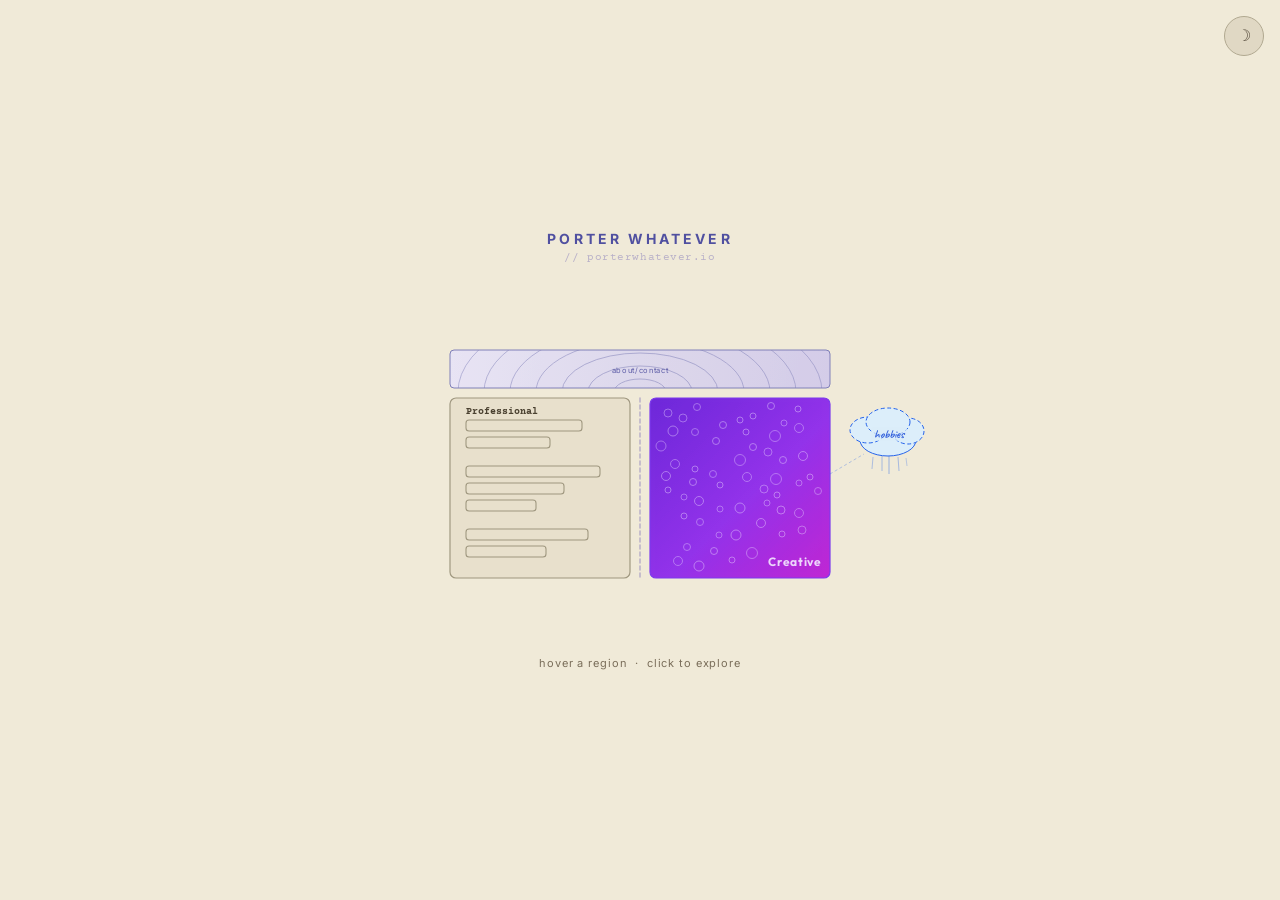
==== index.html @ bc361810 "Code audit" ====
<!DOCTYPE html>
<html lang="en">
<head>
  <meta charset="UTF-8">
  <meta name="viewport" content="width=device-width, initial-scale=1.0">
  <title>porterwhatever.io</title>
  <meta name="description" content="Engineer. Actor. Human.">
  <!-- Prevent flash of wrong theme before CSS loads -->
  <script>(function(){var t=localStorage.getItem('pw-theme'),d=t==='theme-light'||t==='theme-dark'?t:window.matchMedia('(prefers-color-scheme: light)').matches?'theme-light':'theme-dark';document.documentElement.classList.remove('theme-light','theme-dark');document.documentElement.classList.add(d);})();</script>
  <link rel="preconnect" href="https://fonts.googleapis.com">
  <link rel="preconnect" href="https://fonts.gstatic.com" crossorigin>
  <!--
    Font load order matches token variable names in tokens.css:
      Courier Prime  → --font-left, --font-left (body)
      Playfair Display → --font-left-heading
      Outfit         → --font-right
      Caveat         → --font-cloud
      Quicksand      → --font-cloud-body
      Inter          → --font-pfc, --font-splash-name
  -->
  <link href="https://fonts.googleapis.com/css2?family=Courier+Prime:ital,wght@0,400;0,700;1,400&family=Outfit:wght@400;500;700&family=Playfair+Display:wght@600;700&family=Caveat:wght@600&family=Quicksand:wght@400;600&family=Inter:wght@400;500;700&display=swap" rel="stylesheet">
  <link rel="stylesheet" href="css/tokens.css">
  <link rel="stylesheet" href="css/splash.css">
  <link rel="icon" href="favicon.svg" type="image/svg+xml">
  <link rel="icon" href="favicon.ico" sizes="any">
  <link rel="apple-touch-icon" href="apple-touch-icon.png">
</head>
<body>

  <button class="theme-toggle" id="themeToggle" aria-label="Toggle light/dark mode">
    <span class="toggle-icon"></span>
  </button>

  <main class="splash">
    <header class="splash-header">
      <p class="splash-name">Porter Whatever</p>
      <p class="splash-url">// porterwhatever.io</p>
    </header>

    <div class="brain-container" id="brainContainer">

      <!-- ── Hover menus ── -->
      <nav class="brain-menu menu-left" id="menuLeft" aria-label="Left brain navigation">
        <h2><a href="left.html">Left Brain</a></h2>
        <ul>
          <li><a href="left.html#bio">About</a></li>
          <li><a href="left.html#resume">Résumé</a></li>
          <li><a href="left.html#education">Education</a></li>
          <li><a href="left.html#awards">Awards</a></li>
          <li><a href="left.html#publications">Publications</a></li>
          <li><a href="left.html#services">Professional services</a></li>
        </ul>
      </nav>

      <nav class="brain-menu menu-right" id="menuRight" aria-label="Right brain navigation">
        <h2><a href="right.html">Right Brain</a></h2>
        <ul>
          <li><a href="right.html#bio">Bio</a></li>
          <li><a href="right.html#acting">Acting résumé</a></li>
          <li><a href="right.html#productions">Production history</a></li>
          <li><a href="right.html#projects">Creative projects</a></li>
        </ul>
      </nav>

      <nav class="brain-menu menu-cloud" id="menuCloud" aria-label="Dream cloud navigation">
        <h2><a href="dream.html">Dream Cloud</a></h2>
        <ul>
          <li><a href="dream.html#hobbies">Hobbies</a></li>
          <li><a href="dream.html#photos">Photos</a></li>
          <li><a href="dream.html#adventures">Adventures</a></li>
        </ul>
      </nav>

      <nav class="brain-menu menu-pfc" id="menuPfc" aria-label="Prefrontal cortex navigation">
        <h2><a href="pfc.html">Prefrontal Cortex</a></h2>
        <ul>
          <li><a href="pfc.html#about">About</a></li>
          <li><a href="pfc.html#contact">Contact</a></li>
        </ul>
      </nav>

      <!--
        SVG layout notes
        ──────────────────────
        viewBox: 600 wide x 310 tall
        Hemisphere split is at the horizontal center: x=300.

        Key x-coordinates:
          Left block:    x=110, width=180  (x=110 to x=290)
          Seam gap:      x=290 to x=310   (10px gap, seam drawn at x=300)
          Right block:   x=310, width=180  (x=310 to x=490)
          PFC bar:       x=110, width=380  (x=110 to x=490, flush with blocks)
          Arch center:   cx=300 (matches seam)
          Dream cloud:   cx=548 (58px clear of right block edge at x=490)
          Tether:        from right block right edge (490) at 42% down, up to cloud base

        Vertical:
          PFC bar:       y=44 to y=82  (38px tall)
          Gap:           y=82 to y=92  (10px breathing room)
          Blocks:        y=92 to y=272 (180px tall)
          Seam:          y=92 to y=272
      -->
      <svg
        id="brainSvg"
        class="brain-svg"
        viewBox="0 0 600 310"
        preserveAspectRatio="xMidYMid meet"
        xmlns="http://www.w3.org/2000/svg"
        role="img"
        aria-label="Interactive brain diagram - hover each region to navigate"
      >
        <title>Brain navigation diagram</title>
        <desc>Geometric brain split into zones: left brain (professional), right brain (theatre), dream cloud (hobbies), prefrontal cortex (about and contact).</desc>

        <defs>
          <clipPath id="clipLeft">
            <rect x="110" y="92" width="180" height="180" rx="6"/>
          </clipPath>
          <clipPath id="clipRight">
            <rect x="310" y="92" width="180" height="180" rx="6"/>
          </clipPath>
          <clipPath id="clipPfc">
            <rect x="110" y="44" width="380" height="38" rx="4"/>
          </clipPath>

          <!-- Right block gradient -->
          <linearGradient id="gradRight" x1="310" y1="92" x2="490" y2="272" gradientUnits="userSpaceOnUse">
            <stop offset="0%"   stop-color="var(--c-right-grad-a)"/>
            <stop offset="55%"  stop-color="var(--c-right-grad-b)"/>
            <stop offset="100%" stop-color="var(--c-right-grad-c)"/>
          </linearGradient>

          <!-- PFC bar gradient -->
          <linearGradient id="gradPfc" x1="110" y1="44" x2="490" y2="82" gradientUnits="userSpaceOnUse">
            <stop offset="0%"   stop-color="var(--c-pfc-grad-a)"/>
            <stop offset="50%"  stop-color="var(--c-pfc-grad-b)"/>
            <stop offset="100%" stop-color="var(--c-pfc-grad-c)"/>
          </linearGradient>
        </defs>

        <!-- ═══════════════════════════════════════════
             PFC BAR - full width x=20 to x=580
             Concentric elliptical arches:
               center cx=300 (seam), cy=86 (4px below bar bottom y=82)
               rx:ry = 2:1, step +26px rx / +13px ry
               clipped to PFC bar rect
        ═══════════════════════════════════════════ -->
        <a href="pfc.html" id="zonePfc" class="brain-zone zone-pfc"
           tabindex="0" role="link" aria-label="Prefrontal cortex - about and contact"
           onmouseenter="showMenu('menuPfc')" onmouseleave="hideMenu('menuPfc')"
           onfocus="showMenu('menuPfc')" onblur="hideMenu('menuPfc')">

          <rect x="110" y="44" width="380" height="38" rx="4"
                fill="url(#gradPfc)" stroke="var(--c-pfc-stroke)" stroke-width="1"/>

          <g clip-path="url(#clipPfc)" opacity="0.62">
            <!-- cx=300 (seam center), cy=86 (4px below bar bottom y=82) -->
            <!-- rx:ry = 2:1, step +26px rx / +13px ry                   -->
            <path d="M274,86 a26,13 0 0,1 52,0"    fill="none" stroke="var(--c-pfc-stroke)" stroke-width="0.85"/>
            <path d="M248,86 a52,26 0 0,1 104,0"   fill="none" stroke="var(--c-pfc-stroke)" stroke-width="0.85"/>
            <path d="M222,86 a78,39 0 0,1 156,0"   fill="none" stroke="var(--c-pfc-stroke)" stroke-width="0.85"/>
            <path d="M196,86 a104,52 0 0,1 208,0"  fill="none" stroke="var(--c-pfc-stroke)" stroke-width="0.82"/>
            <path d="M170,86 a130,65 0 0,1 260,0"  fill="none" stroke="var(--c-pfc-stroke)" stroke-width="0.82"/>
            <path d="M144,86 a156,78 0 0,1 312,0"  fill="none" stroke="var(--c-pfc-stroke)" stroke-width="0.80"/>
            <path d="M118,86 a182,91 0 0,1 364,0"  fill="none" stroke="var(--c-pfc-stroke)" stroke-width="0.78"/>
            <path d="M92,86  a208,104 0 0,1 416,0" fill="none" stroke="var(--c-pfc-stroke)" stroke-width="0.75"/>
          </g>

          <text x="300" y="67" font-size="7.5" fill="var(--c-pfc-text)"
                font-family="var(--font-pfc)" text-anchor="middle"
                letter-spacing="0.09em" opacity="0.9">about/contact</text>

          <rect x="110" y="44" width="380" height="38" rx="4" fill="transparent"/>
        </a>

        <!-- ═══════════════════════════════════════════
             SEAM - Runs through the 10px gap
             between blocks (x=290 to x=310), drawn at x=300.
        ═══════════════════════════════════════════ -->
        <line x1="300" y1="92" x2="300" y2="272"
              stroke="var(--c-seam-vis)" stroke-width="1.5"
              stroke-dasharray="4 3" stroke-linecap="round"/>

        <!-- ═══════════════════════════════════════════
          BRAINSTEM / CNS stub -- disabled for now.
          Positioned below blocks. Adjust cy of stem-bulb for desired length.
          Current values place it ~30px below block bottom (y=272).
        ═══════════════════════════════════════════ -->
        <!--
          <rect x="288" y="272" width="24" height="14" rx="3"
                fill="#13132a" stroke="#4a4a7a" stroke-width="0.75"/>
          <line x1="300" y1="286" x2="300" y2="300"
                stroke="#4a4a7a" stroke-width="1.2" stroke-linecap="round"/>
          <ellipse cx="300" cy="305" rx="10" ry="6"
                   fill="#13132a" stroke="#4a4a7a" stroke-width="0.75"/>
        -->

        <!-- ═══════════════════════════════════════════
             LEFT BLOCK
             Light warm background, grey outlined placeholder rects.
             ─────────────────────────────────────────
             OLD: dark bg + bold white filled bars
               block:  fill="#0d0d0a" stroke="#e8e8e8"
               bars:   fill="#e8e8e8" opacity="0.85" (no stroke)
             OLD: grey-yellow-notepad
               block:  fill="#181510" stroke="#6b6050"
               bars:   fill="#8a8070" (filled)
        ═══════════════════════════════════════════ -->
        <a href="left.html" id="zoneLeft" class="brain-zone zone-left-geo"
           tabindex="0" role="link" aria-label="Left brain - professional"
           onmouseenter="showMenu('menuLeft')" onmouseleave="hideMenu('menuLeft')"
           onfocus="showMenu('menuLeft')" onblur="hideMenu('menuLeft')">

          <rect x="110" y="92" width="180" height="180" rx="6"
                fill="var(--c-left-block-fill)" stroke="var(--c-left-block-stroke)" stroke-width="1.2"/>

          <g clip-path="url(#clipLeft)">
            <rect x="126" y="114" width="116" height="11" rx="3" fill="none" stroke="var(--c-left-block-stroke)" stroke-width="1.1"/>
            <rect x="126" y="131" width="84"  height="11" rx="3" fill="none" stroke="var(--c-left-block-stroke)" stroke-width="1.1"/>
            <rect x="126" y="160" width="134" height="11" rx="3" fill="none" stroke="var(--c-left-block-stroke)" stroke-width="1.1"/>
            <rect x="126" y="177" width="98"  height="11" rx="3" fill="none" stroke="var(--c-left-block-stroke)" stroke-width="1.1"/>
            <rect x="126" y="194" width="70"  height="11" rx="3" fill="none" stroke="var(--c-left-block-stroke)" stroke-width="1.1"/>
            <rect x="126" y="223" width="122" height="11" rx="3" fill="none" stroke="var(--c-left-block-stroke)" stroke-width="1.1"/>
            <rect x="126" y="240" width="80"  height="11" rx="3" fill="none" stroke="var(--c-left-block-stroke)" stroke-width="1.1"/>
          </g>

          <!-- x (110-290). Left@126, Center@200 -->
          <!-- y (92-272). Top@112, Center@176, Bottom@258 -->
          <text x="126" y="108" font-size="10" fill="#3a3020"
                font-family="var(--font-left)" font-weight="700"
                text-anchor="start" opacity="0.9">Professional</text>
        </a>

        <!-- ═══════════════════════════════════════════
             RIGHT BLOCK
        ═══════════════════════════════════════════ -->
        <a href="right.html" id="zoneRight" class="brain-zone zone-right"
           tabindex="0" role="link" aria-label="Right brain - theatre and creative"
           onmouseenter="showMenu('menuRight')" onmouseleave="hideMenu('menuRight')"
           onfocus="showMenu('menuRight')" onblur="hideMenu('menuRight')">

          <rect x="310" y="92" width="180" height="180" rx="6"
                fill="url(#gradRight)" stroke="var(--c-right-stroke)" stroke-width="1.2"/>

          <g clip-path="url(#clipRight)" opacity="0.45">
            <!-- 55 circles, scattered with coverage check -->
            <circle cx="431" cy="100" r="3.5" fill="none" stroke="var(--c-right-circle)"   stroke-width="0.9"/>
            <circle cx="357" cy="101" r="3.5" fill="none" stroke="var(--c-right-circle-b)" stroke-width="0.9"/>
            <circle cx="458" cy="103" r="3"   fill="none" stroke="var(--c-right-circle)"   stroke-width="0.9"/>
            <circle cx="328" cy="107" r="4"   fill="none" stroke="var(--c-right-circle-b)" stroke-width="0.9"/>
            <circle cx="413" cy="110" r="3"   fill="none" stroke="var(--c-right-circle)"   stroke-width="0.9"/>
            <circle cx="343" cy="112" r="4"   fill="none" stroke="var(--c-right-circle-b)" stroke-width="0.9"/>
            <circle cx="400" cy="114" r="3"   fill="none" stroke="var(--c-right-circle)"   stroke-width="0.9"/>
            <circle cx="444" cy="117" r="3"   fill="none" stroke="var(--c-right-circle-b)" stroke-width="0.9"/>
            <circle cx="383" cy="119" r="3.5" fill="none" stroke="var(--c-right-circle)"   stroke-width="0.9"/>
            <circle cx="459" cy="122" r="4.5" fill="none" stroke="var(--c-right-circle-b)" stroke-width="0.9"/>
            <circle cx="333" cy="125" r="5"   fill="none" stroke="var(--c-right-circle)"   stroke-width="0.9"/>
            <circle cx="355" cy="126" r="3.5" fill="none" stroke="var(--c-right-circle-b)" stroke-width="0.9"/>
            <circle cx="406" cy="126" r="3"   fill="none" stroke="var(--c-right-circle)"   stroke-width="0.9"/>
            <circle cx="435" cy="130" r="5.5" fill="none" stroke="var(--c-right-circle-b)" stroke-width="0.9"/>
            <circle cx="376" cy="135" r="3.5" fill="none" stroke="var(--c-right-circle)"   stroke-width="0.9"/>
            <circle cx="321" cy="140" r="5"   fill="none" stroke="var(--c-right-circle-b)" stroke-width="0.9"/>
            <circle cx="413" cy="141" r="3.5" fill="none" stroke="var(--c-right-circle)"   stroke-width="0.9"/>
            <circle cx="428" cy="146" r="4"   fill="none" stroke="var(--c-right-circle-b)" stroke-width="0.9"/>
            <circle cx="463" cy="150" r="4.5" fill="none" stroke="var(--c-right-circle)"   stroke-width="0.9"/>
            <circle cx="400" cy="154" r="5.5" fill="none" stroke="var(--c-right-circle-b)" stroke-width="0.9"/>
            <circle cx="443" cy="154" r="3.5" fill="none" stroke="var(--c-right-circle)"   stroke-width="0.9"/>
            <circle cx="335" cy="158" r="4.5" fill="none" stroke="var(--c-right-circle-b)" stroke-width="0.9"/>
            <circle cx="355" cy="163" r="3"   fill="none" stroke="var(--c-right-circle)"   stroke-width="0.9"/>
            <circle cx="373" cy="168" r="3.5" fill="none" stroke="var(--c-right-circle-b)" stroke-width="0.9"/>
            <circle cx="326" cy="170" r="4.5" fill="none" stroke="var(--c-right-circle)"   stroke-width="0.9"/>
            <circle cx="407" cy="171" r="4.5" fill="none" stroke="var(--c-right-circle-b)" stroke-width="0.9"/>
            <circle cx="470" cy="171" r="3"   fill="none" stroke="var(--c-right-circle)"   stroke-width="0.9"/>
            <circle cx="436" cy="173" r="5.5" fill="none" stroke="var(--c-right-circle-b)" stroke-width="0.9"/>
            <circle cx="353" cy="176" r="3.5" fill="none" stroke="var(--c-right-circle)"   stroke-width="0.9"/>
            <circle cx="459" cy="177" r="3"   fill="none" stroke="var(--c-right-circle-b)" stroke-width="0.9"/>
            <circle cx="380" cy="179" r="3"   fill="none" stroke="var(--c-right-circle)"   stroke-width="0.9"/>
            <circle cx="424" cy="183" r="4"   fill="none" stroke="var(--c-right-circle-b)" stroke-width="0.9"/>
            <circle cx="328" cy="184" r="3"   fill="none" stroke="var(--c-right-circle)"   stroke-width="0.9"/>
            <circle cx="478" cy="185" r="3.5" fill="none" stroke="var(--c-right-circle-b)" stroke-width="0.9"/>
            <circle cx="437" cy="189" r="3"   fill="none" stroke="var(--c-right-circle)"   stroke-width="0.9"/>
            <circle cx="344" cy="191" r="3"   fill="none" stroke="var(--c-right-circle-b)" stroke-width="0.9"/>
            <circle cx="359" cy="195" r="4.5" fill="none" stroke="var(--c-right-circle)"   stroke-width="0.9"/>
            <circle cx="427" cy="197" r="3"   fill="none" stroke="var(--c-right-circle-b)" stroke-width="0.9"/>
            <circle cx="400" cy="202" r="5"   fill="none" stroke="var(--c-right-circle)"   stroke-width="0.9"/>
            <circle cx="380" cy="203" r="3"   fill="none" stroke="var(--c-right-circle-b)" stroke-width="0.9"/>
            <circle cx="441" cy="204" r="4"   fill="none" stroke="var(--c-right-circle)"   stroke-width="0.9"/>
            <circle cx="459" cy="207" r="4.5" fill="none" stroke="var(--c-right-circle-b)" stroke-width="0.9"/>
            <circle cx="344" cy="210" r="3"   fill="none" stroke="var(--c-right-circle)"   stroke-width="0.9"/>
            <circle cx="360" cy="216" r="3.5" fill="none" stroke="var(--c-right-circle-b)" stroke-width="0.9"/>
            <circle cx="421" cy="217" r="4.5" fill="none" stroke="var(--c-right-circle)"   stroke-width="0.9"/>
            <circle cx="462" cy="224" r="4"   fill="none" stroke="var(--c-right-circle-b)" stroke-width="0.9"/>
            <circle cx="442" cy="228" r="3"   fill="none" stroke="var(--c-right-circle)"   stroke-width="0.9"/>
            <circle cx="379" cy="229" r="3"   fill="none" stroke="var(--c-right-circle-b)" stroke-width="0.9"/>
            <circle cx="396" cy="229" r="5"   fill="none" stroke="var(--c-right-circle)"   stroke-width="0.9"/>
            <circle cx="347" cy="241" r="3.5" fill="none" stroke="var(--c-right-circle-b)" stroke-width="0.9"/>
            <circle cx="374" cy="245" r="3.5" fill="none" stroke="var(--c-right-circle)"   stroke-width="0.9"/>
            <circle cx="412" cy="247" r="5.5" fill="none" stroke="var(--c-right-circle-b)" stroke-width="0.9"/>
            <circle cx="392" cy="254" r="3"   fill="none" stroke="var(--c-right-circle)"   stroke-width="0.9"/>
            <circle cx="338" cy="255" r="4.5" fill="none" stroke="var(--c-right-circle-b)" stroke-width="0.9"/>
            <circle cx="359" cy="260" r="5"   fill="none" stroke="var(--c-right-circle)"   stroke-width="0.9"/>
          </g>

          <!-- x (310-490). Left@, Center@400, Right@450 -->
          <!-- y (92-272). Top@112, Center@176, Bottom@258 -->
          <!-- COLOR OPTIONS: bright white="#f3e8ff"  stage-yellow="#fde68a" -->
          <text x="455" y="260" font-size="12" fill="#f3e8ff"
                font-family="var(--font-right)" font-weight="700"
                text-anchor="middle" opacity="0.9"
                letter-spacing="0.06em">Creative</text>
        </a>

        <!-- ═══════════════════════════════════════════
             DREAM CLOUD
             Floats upper-right, well clear of right block.
             Cloud cx=548. Right block edge at x=490.
             Tether: from right block top-right corner (490, 92)
             UP to cloud bottom-left (~522, 138) - lofty angle.
             Rain: 5 lines, near-vertical with microscopic splay,
             varying lengths, centered under cloud cx=548.
        ═══════════════════════════════════════════ -->
        <a href="dream.html" id="zoneCloud" class="brain-zone zone-cloud"
           tabindex="0" role="link" aria-label="Dream cloud - hobbies and adventures"
           onmouseenter="showMenu('menuCloud')" onmouseleave="hideMenu('menuCloud')"
           onfocus="showMenu('menuCloud')" onblur="hideMenu('menuCloud')">

          <!--
            Tether: starts at right block right edge (x=490) at 42% down.
            Block y=92 to y=272 (height=180). 42% = 92 + 76 = y=168.
            Ends at cloud bottom-left - line travels upward (y2 < y1).
          -->
          <line x1="490" y1="168" x2="524" y2="148"
                stroke="var(--c-cloud-stroke)" stroke-width="0.7"
                stroke-dasharray="3 2.5" opacity="0.45"/>

          <!-- Puffs - main body first, then top puffs layered above -->
          <ellipse cx="548" cy="134" rx="28" ry="16"
                   fill="var(--c-cloud-fill)" stroke="var(--c-cloud-stroke)"
                   stroke-width="1"/>
          <ellipse cx="528" cy="124" rx="18" ry="13"
                   fill="var(--c-cloud-fill)" stroke="var(--c-cloud-stroke)"
                   stroke-width="1" stroke-dasharray="4 2.5"/>
          <ellipse cx="568" cy="125" rx="16" ry="13"
                   fill="var(--c-cloud-fill)" stroke="var(--c-cloud-stroke)"
                   stroke-width="1" stroke-dasharray="4 2.5"/>
          <ellipse cx="548" cy="116" rx="22" ry="14"
                   fill="var(--c-cloud-fill)" stroke="var(--c-cloud-stroke)"
                   stroke-width="1" stroke-dasharray="4 2.5"/>

          <!-- Background rect behind text — tight fit, no hover filter needed (whole zone brightens) -->
          <rect x="531" y="121" width="36" height="14" rx="2"
                fill="var(--c-cloud-fill)" opacity="0.72"/>
          <text x="549" y="132" font-size="12" fill="var(--c-cloud-text)"
                font-family="var(--font-cloud)" font-weight="600"
                text-anchor="middle" opacity="0.9">hobbies</text>

          <!--
            Rain lines: solid (no stroke-dasharray), all connected.
            Cloud bottom ~ y=150. Uneven lengths: 12/15/18/14/8 px.
            x positions slightly irregular, near-vertical with microscopic splay.
          -->
          <line x1="533" y1="151" x2="532" y2="163"
                stroke="var(--c-cloud-stroke)" stroke-width="0.65" opacity="0.5"/>
          <line x1="542" y1="150" x2="542" y2="165"
                stroke="var(--c-cloud-stroke)" stroke-width="0.65" opacity="0.55"/>
          <line x1="549" y1="150" x2="549" y2="168"
                stroke="var(--c-cloud-stroke)" stroke-width="0.7"  opacity="0.6"/>
          <line x1="558" y1="151" x2="559" y2="165"
                stroke="var(--c-cloud-stroke)" stroke-width="0.65" opacity="0.55"/>
          <line x1="566" y1="152" x2="567" y2="160"
                stroke="var(--c-cloud-stroke)" stroke-width="0.6"  opacity="0.45"/>
        </a>

      </svg>
    </div><!-- /brain-container -->

    <footer class="splash-footer">
      <p class="splash-hint">hover a region &nbsp;·&nbsp; click to explore</p>
    </footer>
  </main>

  <script src="js/brain.js"></script>
  <script src="js/theme.js"></script>
</body>
</html>

<!-- Nice. -->
---- css/tokens.css ----
/* ============================================================
   TOKENS.CSS — Single source of truth for porterwhatever.io
   All visual decisions live here. Edit freely.
   ============================================================ */

/* ── Google Fonts are loaded in <head>; aliases live here ── */
:root {
  --font-left:         'Courier Prime', 'Courier New', monospace;  /* typewriter | left brain body */
  --font-left-heading: 'Playfair Display', Georgia, serif;         /* left brain headings */
  --font-right:        'Outfit', system-ui, sans-serif;            /* right brain | creative */
  --font-cloud:        'Caveat', cursive;                          /* dream cloud headings */
  --font-cloud-body:   'Quicksand', system-ui, sans-serif;         /* dream cloud body */
  --font-pfc:          'Inter', system-ui, sans-serif;             /* prefrontal | neutral UI */
  --font-splash-name:  'Inter', system-ui, sans-serif;             /* splash page title (same as pfc) */
  --font-nav:          system-ui, sans-serif;                      /* zone-neutral chrome | sidebar home link */

  /* ── Spacing scale ── */
  --space-xs:  0.25rem;
  --space-sm:  0.5rem;
  --space-md:  1rem;
  --space-lg:  1.5rem;
  --space-xl:  2.5rem;

  /* ── Border radius ── */
  --radius-sm: 6px;
  --radius-md: 10px;
  --radius-lg: 16px;

  /* ── Transition ── */
  --ease-out: cubic-bezier(0.22, 1, 0.36, 1);
  --t-fast: 150ms;
  --t-med:  250ms;
  --t-slow: 400ms;
}

/* ════════════════════════════════════════════════════════════
   DARK THEME (default)
   ════════════════════════════════════════════════════════════ */
html.theme-dark, .theme-dark {
  color-scheme: dark;

  /* Page */
  --c-bg:           #09080f;
  --c-text:         #e2ddd5;
  --c-text-muted:   #5a5870;

  /* ── Left brain ── */
  --c-left-fill:        #181510;
  --c-left-stroke:      #6b6050;
  --c-left-line:        #8a8070;
  --c-left-text:        #9a9080;
  --c-left-text-sub:    #6b6050;
  --c-left-highlight:   #c8c4b0;
  --c-left-block-fill:  #f0ece0;   /* SVG block background */
  --c-left-block-stroke:#b8b0a0;   /* SVG block border */

  /* ── Right brain ── */
  --c-right-grad-a:   #3b0f6e;
  --c-right-grad-b:   #6d28d9;
  --c-right-grad-c:   #a21caf;
  --c-right-stroke:   #7c3aed;
  --c-right-circle:   #c084fc;
  --c-right-circle-b: #a78bfa;
  --c-right-text:     #e9d5ff;
  --c-right-text-sub: #c084fc;
  --c-right-highlight:#a78bfa;

  /* ── PFC / seam ── */
  --c-seam-vis:     #3a3a5a;
  --c-pfc-fill:     #13132a;
  --c-pfc-stroke:   #4a4a7a;
  --c-pfc-text:     #64748b;
  --c-pfc-grad-a:   #1a1812;
  --c-pfc-grad-b:   #13132a;
  --c-pfc-grad-c:   #1e0f38;

  /* ── Dream cloud ── */
  --c-cloud-fill:   #091523;
  --c-cloud-stroke: #3b82f6;
  --c-cloud-text:   #60a5fa;
  --c-cloud-rain:   #3b82f6;

  /* ── Nav menus ── */
  --c-menu-left-bg:     #18160f;
  --c-menu-left-border: #6b6050;
  --c-menu-left-head:   #9a9080;
  --c-menu-left-item:   #c8c0a8;

  --c-menu-right-bg:     #1a0b30;
  --c-menu-right-border: #7c3aed;
  --c-menu-right-head:   #c084fc;
  --c-menu-right-item:   #e9d5ff;

  --c-menu-cloud-bg:     #091523;
  --c-menu-cloud-border: #3b82f6;
  --c-menu-cloud-head:   #60a5fa;
  --c-menu-cloud-item:   #93c5fd;

  --c-menu-pfc-bg:     #0e0e20;
  --c-menu-pfc-border: #4a4a6a;
  --c-menu-pfc-head:   #64748b;
  --c-menu-pfc-item:   #94a3b8;

  /* ── Theme toggle ── */
  --c-toggle-bg:     #1e1e38;
  --c-toggle-border: #4a4a6a;
  --c-toggle-icon:   #94a3b8;

  /* ── Spoke pages ── */
  --c-spoke-left-bg:   #0f0e0a;
  --c-spoke-right-bg:  #100820;
  --c-spoke-cloud-bg:  #080f18;
  --c-spoke-pfc-bg:    #0a0a14;
}

/* ════════════════════════════════════════════════════════════
   LIGHT THEME — warm sepia/parchment, not stark white
   ════════════════════════════════════════════════════════════ */
html.theme-light, .theme-light {
  color-scheme: light;

  /* Page */
  --c-bg:           #f0ead8;   /* warm parchment */
  --c-text:         #2a2318;
  --c-text-muted:   #7a6e5a;

  /* ── Left brain ── */
  --c-left-fill:        #e8e0cc;
  --c-left-stroke:      #9a8e78;
  --c-left-line:        #c0b49a;
  --c-left-text:        #5a5040;
  --c-left-text-sub:    #8a8070;
  --c-left-highlight:   #5a5040;
  --c-left-block-fill:  #e8e0cc;   /* SVG block background */
  --c-left-block-stroke:#a09880;   /* SVG block border */

  /* ── Right brain ── */
  --c-right-grad-a:   #6d28d9;
  --c-right-grad-b:   #9333ea;
  --c-right-grad-c:   #c026d3;
  --c-right-stroke:   #7c3aed;
  --c-right-circle:   #f3e8ff;
  --c-right-circle-b: #e9d5ff;
  --c-right-text:     #f3e8ff;
  --c-right-text-sub: #e9d5ff;
  --c-right-highlight:#6d28d9;

  /* ── PFC / seam ── */
  --c-seam-vis:     #b8b0c8;
  --c-pfc-fill:     #ddd8ec;
  --c-pfc-stroke:   #8080b8;
  --c-pfc-text:     #5050a0;
  --c-pfc-grad-a:   #e8e4f4;
  --c-pfc-grad-b:   #ddd8ec;
  --c-pfc-grad-c:   #d4cce8;

  /* ── Dream cloud ── */
  --c-cloud-fill:   #dceefa;
  --c-cloud-stroke: #2563eb;
  --c-cloud-text:   #1d4ed8;
  --c-cloud-rain:   #60a5fa;

  /* ── Nav menus ── */
  --c-menu-left-bg:     #ede7d6;
  --c-menu-left-border: #b0a890;
  --c-menu-left-head:   #6a6050;
  --c-menu-left-item:   #2a2318;

  --c-menu-right-bg:     #f0e8ff;
  --c-menu-right-border: #9333ea;
  --c-menu-right-head:   #6d28d9;
  --c-menu-right-item:   #3b0764;

  --c-menu-cloud-bg:     #e8f4ff;
  --c-menu-cloud-border: #93c5fd;
  --c-menu-cloud-head:   #1d4ed8;
  --c-menu-cloud-item:   #1e3a5f;

  --c-menu-pfc-bg:     #edf0f4;
  --c-menu-pfc-border: #a8bccf;
  --c-menu-pfc-head:   #2d6a9f;
  --c-menu-pfc-item:   #1e2a38;

  /* ── Theme toggle ── */
  --c-toggle-bg:     #e0d8c4;
  --c-toggle-border: #b0a890;
  --c-toggle-icon:   #5a5040;

  /* ── Spoke pages ── */
  --c-spoke-left-bg:   #ede7d6;
  --c-spoke-right-bg:  #f0e8ff;
  --c-spoke-cloud-bg:  #e8f4ff;
  --c-spoke-pfc-bg:    #edf0f4;
}
---- css/splash.css ----
/* ============================================================
   SPLASH.CSS -- Geometric splash page styles
   Shares tokens.css with the rest of the site.
   ============================================================ */

*, *::before, *::after { box-sizing: border-box; margin: 0; padding: 0; }

html, body { height: 100%; overflow-x: hidden; }

body {
  background: var(--c-bg);
  color: var(--c-text);
  transition: background var(--t-slow) var(--ease-out),
              color      var(--t-slow) var(--ease-out);
}

/* ── Theme toggle ── */
.theme-toggle {
  position: fixed;
  top: var(--space-md);
  right: var(--space-md);
  z-index: 100;
  width: 40px;
  height: 40px;
  border-radius: 50%;
  border: 0.5px solid var(--c-toggle-border);
  background: var(--c-toggle-bg);
  cursor: pointer;
  display: flex;
  align-items: center;
  justify-content: center;
  transition: background var(--t-fast), border-color var(--t-fast);
}
.theme-toggle:hover { border-color: var(--c-pfc-stroke); }
.toggle-icon {
  display: block;
  width: 16px;
  height: 16px;
  position: relative;
}
html.theme-dark .toggle-icon::before, .theme-dark .toggle-icon::before {
  content: '\2600';
  font-size: 16px;
  color: var(--c-toggle-icon);
  position: absolute;
  top: 50%; left: 50%;
  transform: translate(-50%, -50%);
}
html.theme-light .toggle-icon::before, .theme-light .toggle-icon::before {
  content: '\263D';
  font-size: 16px;
  color: var(--c-toggle-icon);
  position: absolute;
  top: 50%; left: 50%;
  transform: translate(-50%, -52%);
}

/* ── Splash layout ── */
.splash {
  min-height: 100svh;
  display: flex;
  flex-direction: column;
  align-items: center;
  justify-content: center;
  padding: var(--space-lg) var(--space-md);
  gap: var(--space-xl);
}

.splash-header { text-align: center; line-height: 1.3; }

.splash-name {
  font-family: var(--font-splash-name);
  font-size: clamp(11px, 1.5vw, 14px);
  font-weight: 700;
  letter-spacing: 0.22em;
  text-transform: uppercase;
  color: var(--c-pfc-text);
  transition: color var(--t-slow) var(--ease-out);
}
.splash-url {
  font-family: var(--font-left);
  font-size: clamp(9px, 1.2vw, 11px);
  color: var(--c-seam-vis);
  letter-spacing: 0.05em;
  margin-top: 3px;
  transition: color var(--t-slow) var(--ease-out);
}

/* ── Brain container ── */
.brain-container {
  position: relative;
  width: min(600px, 94vw);
}

.brain-svg {
  display: block;
  width: 100%;
  height: auto;
  overflow: visible;
}

/* ── Zone interactivity ── */
.brain-zone {
  cursor: pointer;
  outline: none;
  text-decoration: none;
}

.zone-left-geo:hover rect:first-child,
.zone-left-geo:focus-visible rect:first-child { filter: brightness(0.96); }

.zone-right:hover rect:first-child,
.zone-right:focus-visible rect:first-child { filter: brightness(1.15); }

.zone-pfc:hover rect:first-child,
.zone-pfc:focus-visible rect:first-child { filter: brightness(1.3); }

.zone-cloud:hover,
.zone-cloud:focus-visible { filter: brightness(1.2); }

/* ── Nav menus ── */
.brain-menu {
  position: absolute;
  padding: 13px 17px;
  border-radius: var(--radius-md);
  min-width: 152px;
  z-index: 20;
  opacity: 0;
  pointer-events: none;
  transform: translateY(4px);
  transition: opacity var(--t-med) var(--ease-out),
              transform var(--t-med) var(--ease-out);
}
.brain-menu.visible {
  opacity: 1;
  pointer-events: all;
  transform: translateY(0);
}
.brain-menu h2 {
  font-size: 11px;
  font-weight: 700;
  letter-spacing: 0.1em;
  text-transform: uppercase;
  margin-bottom: 8px;
}
.brain-menu h2 a { text-decoration: none; color: inherit; }
.brain-menu h2 a:hover { text-decoration: underline; text-underline-offset: 2px; }
.brain-menu ul { list-style: none; }
.brain-menu li { padding: 3px 0; }
.brain-menu a {
  font-size: 12px;
  opacity: 0.85;
  text-decoration: none;
  transition: opacity var(--t-fast);
}
.brain-menu a:hover { opacity: 1; text-decoration: underline; }

/*
  Menu positioning strategy:
  The container is 600px wide (viewBox units scaled to CSS px).
  Left block occupies roughly the left 48% of the container.
  Right block occupies roughly x=51% to x=81%.
  PFC bar sits at the top ~14% of the container height.

  left menu:  appears just outside the left block's left edge.
              18% from left = ~108px, matching x=110 in viewBox.
  right menu: appears just outside the right block's right edge.
              82% from left = ~492px, matching x=490 in viewBox.
  pfc menu:   appears just below the PFC bar.
              PFC bar bottom = y=82 of 310 = 26% down the SVG.
  cloud menu: appears above/left of the cloud area.
*/
.menu-left {
  /* Align to left block left edge (~18% of container) */
  left: 18%;
  transform: translateX(-100%) translateX(-12px) translateY(4px);
  top: 28%;
  background: var(--c-menu-left-bg);
  border: 0.5px solid var(--c-menu-left-border);
}
.menu-left.visible {
  transform: translateX(-100%) translateX(-12px) translateY(0);
}
.menu-left h2 { font-family: var(--font-left);  color: var(--c-menu-left-head); }
.menu-left a  { font-family: var(--font-left);  color: var(--c-menu-left-item); }

.menu-right {
  /* Just right of container edge, pulled 8px left to avoid covering cloud */
  left: calc(100% + 4px);
  transform: translateY(4px);
  top: 30%;
  background: var(--c-menu-right-bg);
  border: 0.5px solid var(--c-menu-right-border);
}
.menu-right.visible {
  transform: translateY(0);
}
.menu-right h2 { font-family: var(--font-right); color: var(--c-menu-right-head); }
.menu-right a  { font-family: var(--font-right); color: var(--c-menu-right-item); }

.menu-cloud {
  /* Original position: upper-right of container, above cloud */
  right: 0;
  bottom: calc(68% + 8px);
  top: auto;
  background: var(--c-menu-cloud-bg);
  border: 0.5px solid var(--c-menu-cloud-border);
}
.menu-cloud h2 {
  font-family: var(--font-cloud);
  color: var(--c-menu-cloud-head);
  font-size: 14px;
  letter-spacing: 0;
  text-transform: none;
}
.menu-cloud a { font-family: var(--font-cloud); color: var(--c-menu-cloud-item); font-size: 13px; }

.menu-pfc {
  /* Sits above the PFC bar — bottom of menu aligns ~8px above bar top (y=44 = ~14% of SVG) */
  left: 50%;
  transform: translateX(-50%) translateY(-4px);
  bottom: calc(86% + 8px);
  top: auto;
  background: var(--c-menu-pfc-bg);
  border: 0.5px solid var(--c-menu-pfc-border);
  white-space: nowrap;
}
.menu-pfc.visible { transform: translateX(-50%) translateY(0); }
.menu-pfc h2 { font-family: var(--font-pfc); color: var(--c-menu-pfc-head); }
.menu-pfc ul { display: flex; gap: var(--space-md); }
.menu-pfc a  { font-family: var(--font-pfc); color: var(--c-menu-pfc-item); }

/* ── Footer hint ── */
.splash-footer { text-align: center; }
.splash-hint {
  font-family: var(--font-pfc);
  font-size: 11px;
  letter-spacing: 0.08em;
  color: var(--c-text-muted);
  transition: color var(--t-slow) var(--ease-out);
}

/* ── Light theme overrides ── */
/* Left block and PFC bar appearances are driven by CSS variable tokens
   referenced directly in the SVG — no element-level overrides needed here. */

/* ── Narrow screen: all menus centered at same top position ── */
@media (max-width: 600px) {
  .menu-left,
  .menu-right,
  .menu-cloud,
  .menu-pfc {
    left: 50%;
    right: auto;
    bottom: auto;
    top: 30%;
    transform: translateX(-50%) translateY(4px);
    white-space: normal;
  }
  .menu-left.visible,
  .menu-right.visible,
  .menu-cloud.visible,
  .menu-pfc.visible {
    transform: translateX(-50%) translateY(0);
  }
  /* PFC items stack vertically on narrow screens */
  .menu-pfc ul { flex-direction: column; gap: 0; }
}
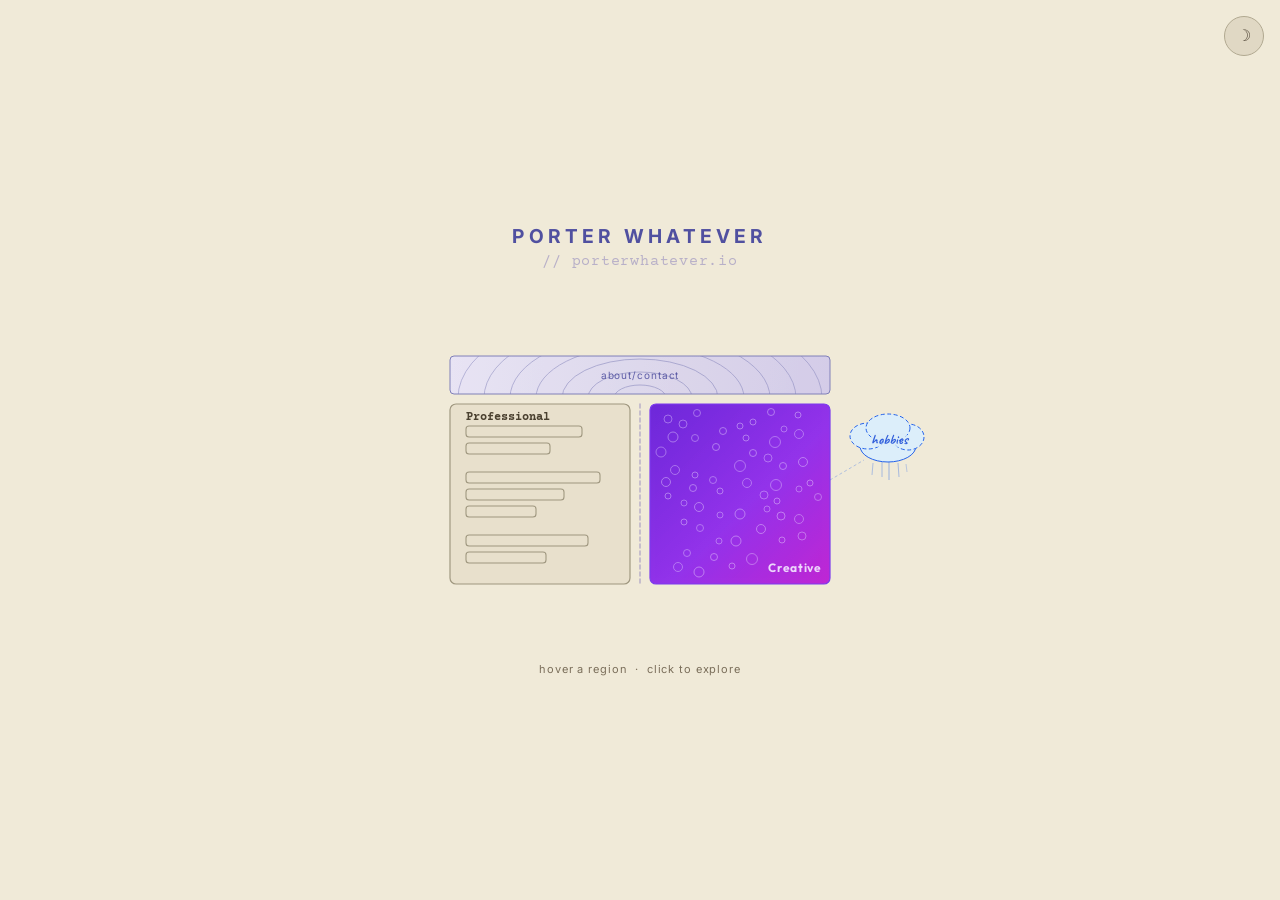
==== commit b82fe4f5: "Quick fix of some font sizes, along with TODO notes for proper fix at later date." ====
--- a/index.html
+++ b/index.html
@@ -166,9 +166,10 @@
             <path d="M92,86  a208,104 0 0,1 416,0" fill="none" stroke="var(--c-pfc-stroke)" stroke-width="0.75"/>
           </g>
 
-          <text x="300" y="67" font-size="7.5" fill="var(--c-pfc-text)"
-                font-family="var(--font-pfc)" text-anchor="middle"
-                letter-spacing="0.09em" opacity="0.9">about/contact</text>
+          <text x="300" y="67" font-size="10" fill="var(--c-pfc-text)"
+                font-family="var(--font-pfc)"
+                text-anchor="middle" opacity="0.9"
+                letter-spacing="0.09em">about/contact</text>
 
           <rect x="110" y="44" width="380" height="38" rx="4" fill="transparent"/>
         </a>
@@ -226,7 +227,7 @@
 
           <!-- x (110-290). Left@126, Center@200 -->
           <!-- y (92-272). Top@112, Center@176, Bottom@258 -->
-          <text x="126" y="108" font-size="10" fill="#3a3020"
+          <text x="126" y="108" font-size="12" fill="#3a3020"
                 font-family="var(--font-left)" font-weight="700"
                 text-anchor="start" opacity="0.9">Professional</text>
         </a>
@@ -350,8 +351,8 @@
           <!-- Background rect behind text — tight fit, no hover filter needed (whole zone brightens) -->
           <rect x="531" y="121" width="36" height="14" rx="2"
                 fill="var(--c-cloud-fill)" opacity="0.72"/>
-          <text x="549" y="132" font-size="12" fill="var(--c-cloud-text)"
-                font-family="var(--font-cloud)" font-weight="600"
+          <text x="549" y="132" font-size="14" fill="var(--c-cloud-text)"
+                font-family="var(--font-cloud)" font-weight="700"
                 text-anchor="middle" opacity="0.9">hobbies</text>
 
           <!--
--- a/css/splash.css
+++ b/css/splash.css
@@ -70,7 +70,7 @@
 
 .splash-name {
   font-family: var(--font-splash-name);
-  font-size: clamp(11px, 1.5vw, 14px);
+  font-size: clamp(11px, 1.5vw, 24px);
   font-weight: 700;
   letter-spacing: 0.22em;
   text-transform: uppercase;
@@ -79,7 +79,7 @@
 }
 .splash-url {
   font-family: var(--font-left);
-  font-size: clamp(9px, 1.2vw, 11px);
+  font-size: clamp(9px, 1.2vw, 18px);
   color: var(--c-seam-vis);
   letter-spacing: 0.05em;
   margin-top: 3px;
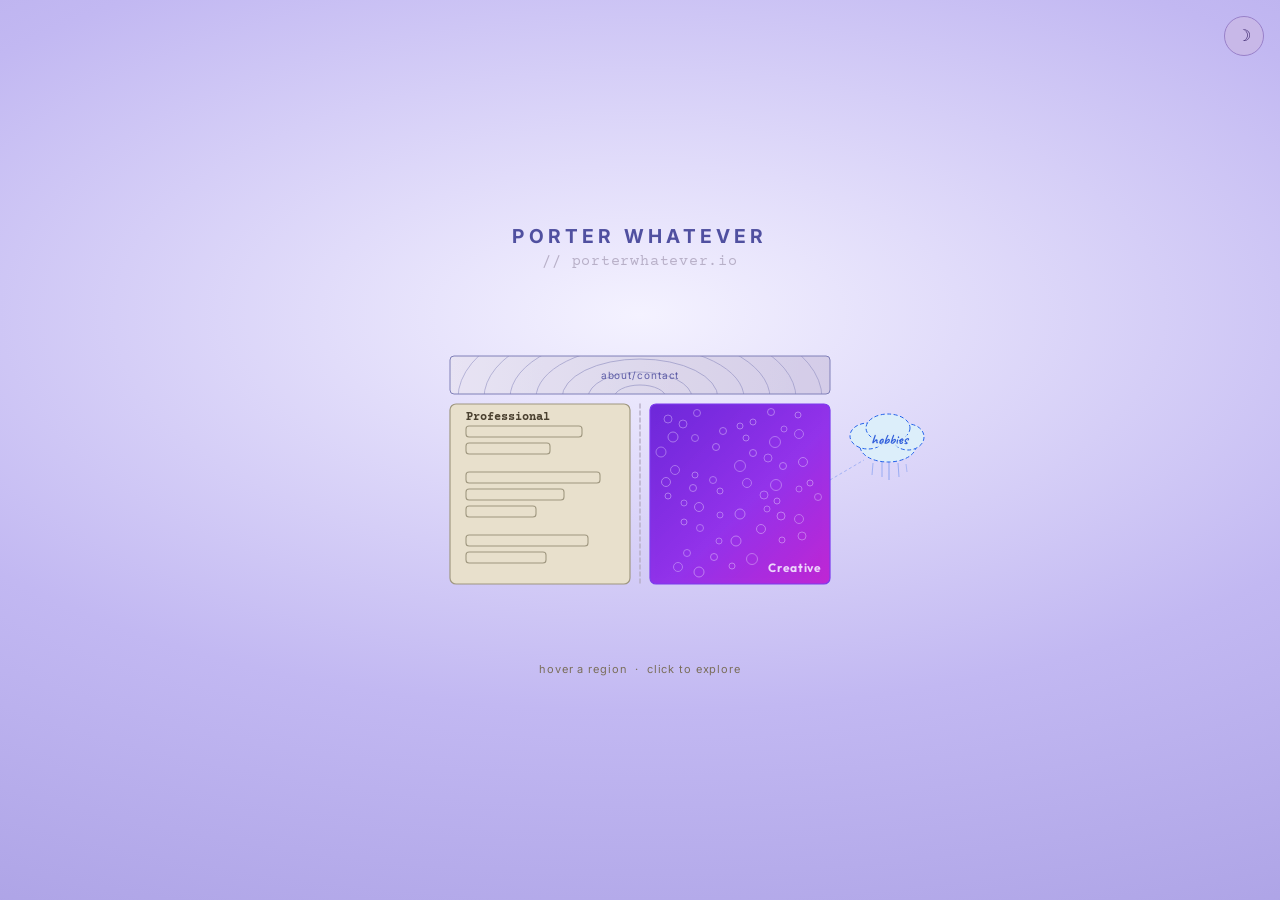
==== commit 5bb9cfe9: "Fix more colors. Reorganize/update info files." ====
--- a/index.html
+++ b/index.html
@@ -5,19 +5,9 @@
   <meta name="viewport" content="width=device-width, initial-scale=1.0">
   <title>porterwhatever.io</title>
   <meta name="description" content="Engineer. Actor. Human.">
-  <!-- Prevent flash of wrong theme before CSS loads -->
-  <script>(function(){var t=localStorage.getItem('pw-theme'),d=t==='theme-light'||t==='theme-dark'?t:window.matchMedia('(prefers-color-scheme: light)').matches?'theme-light':'theme-dark';document.documentElement.classList.remove('theme-light','theme-dark');document.documentElement.classList.add(d);})();</script>
+  <!-- Prevent flash of wrong theme before CSS loads --><script>(function(){var t=localStorage.getItem('pw-theme'),d=t==='theme-light'||t==='theme-dark'?t:window.matchMedia('(prefers-color-scheme: light)').matches?'theme-light':'theme-dark';document.documentElement.classList.remove('theme-light','theme-dark');document.documentElement.classList.add(d);})();</script>
   <link rel="preconnect" href="https://fonts.googleapis.com">
   <link rel="preconnect" href="https://fonts.gstatic.com" crossorigin>
-  <!--
-    Font load order matches token variable names in tokens.css:
-      Courier Prime  → --font-left, --font-left (body)
-      Playfair Display → --font-left-heading
-      Outfit         → --font-right
-      Caveat         → --font-cloud
-      Quicksand      → --font-cloud-body
-      Inter          → --font-pfc, --font-splash-name
-  -->
   <link href="https://fonts.googleapis.com/css2?family=Courier+Prime:ital,wght@0,400;0,700;1,400&family=Outfit:wght@400;500;700&family=Playfair+Display:wght@600;700&family=Caveat:wght@600&family=Quicksand:wght@400;600&family=Inter:wght@400;500;700&display=swap" rel="stylesheet">
   <link rel="stylesheet" href="css/tokens.css">
   <link rel="stylesheet" href="css/splash.css">
@@ -45,9 +35,11 @@
         <ul>
           <li><a href="left.html#bio">About</a></li>
           <li><a href="left.html#resume">Résumé</a></li>
+          <li><a href="left.html#skills">Skills</a></li>
           <li><a href="left.html#education">Education</a></li>
+          <li><a href="left.html#certifications">Certifications</a></li>
           <li><a href="left.html#awards">Awards</a></li>
-          <li><a href="left.html#publications">Publications</a></li>
+<!--      <li><a href="left.html#publications">Publications</a></li>    -->
           <li><a href="left.html#services">Professional services</a></li>
         </ul>
       </nav>
@@ -167,7 +159,7 @@
           </g>
 
           <text x="300" y="67" font-size="10" fill="var(--c-pfc-text)"
-                font-family="var(--font-pfc)"
+                font-family="var(--font-pfc-splash)"
                 text-anchor="middle" opacity="0.9"
                 letter-spacing="0.09em">about/contact</text>
 
@@ -228,7 +220,7 @@
           <!-- x (110-290). Left@126, Center@200 -->
           <!-- y (92-272). Top@112, Center@176, Bottom@258 -->
           <text x="126" y="108" font-size="12" fill="#3a3020"
-                font-family="var(--font-left)" font-weight="700"
+                font-family="var(--font-left-splash)" font-weight="700"
                 text-anchor="start" opacity="0.9">Professional</text>
         </a>
 
@@ -306,7 +298,7 @@
           <!-- y (92-272). Top@112, Center@176, Bottom@258 -->
           <!-- COLOR OPTIONS: bright white="#f3e8ff"  stage-yellow="#fde68a" -->
           <text x="455" y="260" font-size="12" fill="#f3e8ff"
-                font-family="var(--font-right)" font-weight="700"
+                font-family="var(--font-right-splash)" font-weight="700"
                 text-anchor="middle" opacity="0.9"
                 letter-spacing="0.06em">Creative</text>
         </a>
@@ -337,7 +329,7 @@
           <!-- Puffs - main body first, then top puffs layered above -->
           <ellipse cx="548" cy="134" rx="28" ry="16"
                    fill="var(--c-cloud-fill)" stroke="var(--c-cloud-stroke)"
-                   stroke-width="1"/>
+                   stroke-width="1" stroke-dasharray="4 2.5"/>
           <ellipse cx="528" cy="124" rx="18" ry="13"
                    fill="var(--c-cloud-fill)" stroke="var(--c-cloud-stroke)"
                    stroke-width="1" stroke-dasharray="4 2.5"/>
@@ -352,7 +344,7 @@
           <rect x="531" y="121" width="36" height="14" rx="2"
                 fill="var(--c-cloud-fill)" opacity="0.72"/>
           <text x="549" y="132" font-size="14" fill="var(--c-cloud-text)"
-                font-family="var(--font-cloud)" font-weight="700"
+                font-family="var(--font-cloud-splash)" font-weight="700"
                 text-anchor="middle" opacity="0.9">hobbies</text>
 
           <!--
--- a/css/tokens.css
+++ b/css/tokens.css
@@ -1,18 +1,68 @@
 /* ============================================================
    TOKENS.CSS — Single source of truth for porterwhatever.io
    All visual decisions live here. Edit freely.
+
+   Structure:
+     :root       — fonts (all roles per zone), sizes, spacing, radii, transitions
+     theme-dark  — dark palette: global colors + zone SVG/splash colors
+     theme-light — light palette: global colors + zone SVG/splash colors
+     zone-tokens — spoke-page tokens scoped by body class (--c-zone-*, --f-zone-*)
    ============================================================ */
 
-/* ── Google Fonts are loaded in <head>; aliases live here ── */
+/* ── Font families ─────────────────────────────────────────────
+   Each zone declares all of its font roles explicitly — even when
+   they resolve to the same family. Design intent is declared, not
+   assumed. Roles: -heading (spoke h1/h2), -body (spoke prose),
+   -splash (SVG label in brain diagram), -menu-heading (hover menu
+   zone label), -menu-body (hover menu nav links).
+   Google Fonts are loaded in <head>; these are aliases only.
+   ──────────────────────────────────────────────────────────── */
 :root {
-  --font-left:         'Courier Prime', 'Courier New', monospace;  /* typewriter | left brain body */
-  --font-left-heading: 'Playfair Display', Georgia, serif;         /* left brain headings */
-  --font-right:        'Outfit', system-ui, sans-serif;            /* right brain | creative */
-  --font-cloud:        'Caveat', cursive;                          /* dream cloud headings */
-  --font-cloud-body:   'Quicksand', system-ui, sans-serif;         /* dream cloud body */
-  --font-pfc:          'Inter', system-ui, sans-serif;             /* prefrontal | neutral UI */
-  --font-splash-name:  'Inter', system-ui, sans-serif;             /* splash page title (same as pfc) */
-  --font-nav:          system-ui, sans-serif;                      /* zone-neutral chrome | sidebar home link */
+  /* Left brain — serif heading, typewriter for everything else */
+  --font-left-heading:      'Playfair Display', Georgia, serif;
+  --font-left-body:         'Courier Prime', 'Courier New', monospace;
+  --font-left-splash:       'Courier Prime', 'Courier New', monospace; /* same as --font-left-body */
+  --font-left-menu-heading: 'Courier Prime', 'Courier New', monospace; /* same as --font-left-body */
+  --font-left-menu-body:    'Courier Prime', 'Courier New', monospace; /* same as --font-left-body */
+
+  /* Right brain — one expressive sans for all roles */
+  --font-right-heading:      'Outfit', system-ui, sans-serif;
+  --font-right-body:         'Outfit', system-ui, sans-serif;
+  --font-right-splash:       'Outfit', system-ui, sans-serif; /* same as --font-right-body */
+  --font-right-menu-heading: 'Outfit', system-ui, sans-serif; /* same as --font-right-body */
+  --font-right-menu-body:    'Outfit', system-ui, sans-serif; /* same as --font-right-body */
+
+  /* Dream cloud — handwritten heading/splash/menus, rounded sans body */
+  --font-cloud-heading:      'Caveat', cursive;
+  --font-cloud-body:         'Quicksand', system-ui, sans-serif;
+  --font-cloud-splash:       'Caveat', cursive;                /* same as --font-cloud-heading */
+  --font-cloud-menu-heading: 'Caveat', cursive;                /* same as --font-cloud-heading */
+  --font-cloud-menu-body:    'Caveat', cursive;                /* same as --font-cloud-heading */
+
+  /* PFC — one neutral sans for all roles */
+  --font-pfc-heading:      'Inter', system-ui, sans-serif;
+  --font-pfc-body:         'Inter', system-ui, sans-serif;
+  --font-pfc-splash:       'Inter', system-ui, sans-serif; /* same as --font-pfc-body */
+  --font-pfc-menu-heading: 'Inter', system-ui, sans-serif; /* same as --font-pfc-body */
+  --font-pfc-menu-body:    'Inter', system-ui, sans-serif; /* same as --font-pfc-body */
+
+  /* Standalone — not zone-scoped */
+  --font-splash-title: 'Inter', system-ui, sans-serif;  /* porterwhatever logotype + footer hint */
+  --font-nav:          system-ui, sans-serif;           /* zone-neutral chrome: sidebar home link */
+
+  /* ── Font size scale ────────────────────────────────────────
+     Named for semantic role, not numeric size.
+     rem units = respects the user's browser font-size preference.
+     0.75rem (12px) and 0.875rem (14px) appear as inline values —
+     they are base-derived or context-specific one-offs.
+     ────────────────────────────────────────────────────────── */
+  --sz-2xs:  0.625rem;                       /* 10px — mobile tabs, tiny chrome */
+  --sz-xs:   0.6875rem;                      /* 11px — labels, caps, tags, hints */
+  --sz-sm:   0.8125rem;                      /* 13px — meta, dates, sidebar nav */
+  --sz-base: 0.9375rem;                      /* 15px — primary body prose */
+  --sz-md:   1.0625rem;                      /* 17px — hero subtitle */
+  --sz-h2:   clamp(1.25rem, 3vw, 1.75rem);   /* 20–28px — section headings (fluid) */
+  --sz-h1:   clamp(1.75rem, 5vw, 3rem);      /* 28–48px — page titles (fluid) */
 
   /* ── Spacing scale ── */
   --space-xs:  0.25rem;
@@ -39,22 +89,29 @@
 html.theme-dark, .theme-dark {
   color-scheme: dark;
 
-  /* Page */
+  /* ── Global page colors ── */
   --c-bg:           #09080f;
   --c-text:         #e2ddd5;
-  --c-text-muted:   #5a5870;
-
-  /* ── Left brain ── */
-  --c-left-fill:        #181510;
-  --c-left-stroke:      #6b6050;
-  --c-left-line:        #8a8070;
-  --c-left-text:        #9a9080;
-  --c-left-text-sub:    #6b6050;
-  --c-left-highlight:   #c8c4b0;
-  --c-left-block-fill:  #f0ece0;   /* SVG block background */
-  --c-left-block-stroke:#b8b0a0;   /* SVG block border */
-
-  /* ── Right brain ── */
+  --c-text-muted:   #787890;
+
+  /* ── Zone SVG / splash colors ───────────────────────────────
+     Bold, saturated values for SVG fills, strokes, and hover menus
+     on the splash page (index.html). NOT used for spoke page text
+     or layout — those use the --c-zone-* tokens in the zone-tokens
+     section below, which are tuned for full-page readability.
+     ────────────────────────────────────────────────────────── */
+
+  /* Left brain */
+  --c-left-fill:         #181510;
+  --c-left-stroke:       #6b6050;
+  --c-left-line:         #8a8070;
+  --c-left-text:         #9a9080;
+  --c-left-text-sub:     #6b6050;
+  --c-left-highlight:    #c8c4b0;
+  --c-left-block-fill:   #f0ece0;
+  --c-left-block-stroke: #b8b0a0;
+
+  /* Right brain */
   --c-right-grad-a:   #3b0f6e;
   --c-right-grad-b:   #6d28d9;
   --c-right-grad-c:   #a21caf;
@@ -65,26 +122,26 @@
   --c-right-text-sub: #c084fc;
   --c-right-highlight:#a78bfa;
 
-  /* ── PFC / seam ── */
-  --c-seam-vis:     #3a3a5a;
-  --c-pfc-fill:     #13132a;
-  --c-pfc-stroke:   #4a4a7a;
-  --c-pfc-text:     #64748b;
-  --c-pfc-grad-a:   #1a1812;
-  --c-pfc-grad-b:   #13132a;
-  --c-pfc-grad-c:   #1e0f38;
-
-  /* ── Dream cloud ── */
+  /* PFC / seam */
+  --c-seam-vis:   #585878;
+  --c-pfc-fill:   #13132a;
+  --c-pfc-stroke: #4a4a7a;
+  --c-pfc-text:   #8896a8;
+  --c-pfc-grad-a: #1a1812;
+  --c-pfc-grad-b: #13132a;
+  --c-pfc-grad-c: #1e0f38;
+
+  /* Dream cloud */
   --c-cloud-fill:   #091523;
   --c-cloud-stroke: #3b82f6;
   --c-cloud-text:   #60a5fa;
   --c-cloud-rain:   #3b82f6;
 
-  /* ── Nav menus ── */
-  --c-menu-left-bg:     #18160f;
-  --c-menu-left-border: #6b6050;
-  --c-menu-left-head:   #9a9080;
-  --c-menu-left-item:   #c8c0a8;
+  /* ── Nav menus (splash page) ── */
+  --c-menu-left-bg:      #18160f;
+  --c-menu-left-border:  #6b6050;
+  --c-menu-left-head:    #9a9080;
+  --c-menu-left-item:    #c8c0a8;
 
   --c-menu-right-bg:     #1a0b30;
   --c-menu-right-border: #7c3aed;
@@ -105,12 +162,6 @@
   --c-toggle-bg:     #1e1e38;
   --c-toggle-border: #4a4a6a;
   --c-toggle-icon:   #94a3b8;
-
-  /* ── Spoke pages ── */
-  --c-spoke-left-bg:   #0f0e0a;
-  --c-spoke-right-bg:  #100820;
-  --c-spoke-cloud-bg:  #080f18;
-  --c-spoke-pfc-bg:    #0a0a14;
 }
 
 /* ════════════════════════════════════════════════════════════
@@ -119,22 +170,24 @@
 html.theme-light, .theme-light {
   color-scheme: light;
 
-  /* Page */
-  --c-bg:           #f0ead8;   /* warm parchment */
+  /* ── Global page colors ── */
+  --c-bg:           #f0ead8;
   --c-text:         #2a2318;
   --c-text-muted:   #7a6e5a;
 
-  /* ── Left brain ── */
-  --c-left-fill:        #e8e0cc;
-  --c-left-stroke:      #9a8e78;
-  --c-left-line:        #c0b49a;
-  --c-left-text:        #5a5040;
-  --c-left-text-sub:    #8a8070;
-  --c-left-highlight:   #5a5040;
-  --c-left-block-fill:  #e8e0cc;   /* SVG block background */
-  --c-left-block-stroke:#a09880;   /* SVG block border */
-
-  /* ── Right brain ── */
+  /* ── Zone SVG / splash colors ── */
+
+  /* Left brain */
+  --c-left-fill:         #e8e0cc;
+  --c-left-stroke:       #9a8e78;
+  --c-left-line:         #c0b49a;
+  --c-left-text:         #5a5040;
+  --c-left-text-sub:     #8a8070;
+  --c-left-highlight:    #5a5040;
+  --c-left-block-fill:   #e8e0cc;
+  --c-left-block-stroke: #a09880;
+
+  /* Right brain */
   --c-right-grad-a:   #6d28d9;
   --c-right-grad-b:   #9333ea;
   --c-right-grad-c:   #c026d3;
@@ -145,26 +198,26 @@
   --c-right-text-sub: #e9d5ff;
   --c-right-highlight:#6d28d9;
 
-  /* ── PFC / seam ── */
-  --c-seam-vis:     #b8b0c8;
-  --c-pfc-fill:     #ddd8ec;
-  --c-pfc-stroke:   #8080b8;
-  --c-pfc-text:     #5050a0;
-  --c-pfc-grad-a:   #e8e4f4;
-  --c-pfc-grad-b:   #ddd8ec;
-  --c-pfc-grad-c:   #d4cce8;
-
-  /* ── Dream cloud ── */
+  /* PFC / seam */
+  --c-seam-vis:   #b8b0c8;
+  --c-pfc-fill:   #ddd8ec;
+  --c-pfc-stroke: #8080b8;
+  --c-pfc-text:   #5050a0;
+  --c-pfc-grad-a: #e8e4f4;
+  --c-pfc-grad-b: #ddd8ec;
+  --c-pfc-grad-c: #d4cce8;
+
+  /* Dream cloud */
   --c-cloud-fill:   #dceefa;
   --c-cloud-stroke: #2563eb;
   --c-cloud-text:   #1d4ed8;
   --c-cloud-rain:   #60a5fa;
 
-  /* ── Nav menus ── */
-  --c-menu-left-bg:     #ede7d6;
-  --c-menu-left-border: #b0a890;
-  --c-menu-left-head:   #6a6050;
-  --c-menu-left-item:   #2a2318;
+  /* ── Nav menus (splash page) ── */
+  --c-menu-left-bg:      #ede7d6;
+  --c-menu-left-border:  #b0a890;
+  --c-menu-left-head:    #6a6050;
+  --c-menu-left-item:    #2a2318;
 
   --c-menu-right-bg:     #f0e8ff;
   --c-menu-right-border: #9333ea;
@@ -182,13 +235,179 @@
   --c-menu-pfc-item:   #1e2a38;
 
   /* ── Theme toggle ── */
-  --c-toggle-bg:     #e0d8c4;
-  --c-toggle-border: #b0a890;
-  --c-toggle-icon:   #5a5040;
-
-  /* ── Spoke pages ── */
-  --c-spoke-left-bg:   #ede7d6;
-  --c-spoke-right-bg:  #f0e8ff;
-  --c-spoke-cloud-bg:  #e8f4ff;
-  --c-spoke-pfc-bg:    #edf0f4;
-}
+  --c-toggle-bg:     #c8b8e8;
+  --c-toggle-border: #9880c8;
+  --c-toggle-icon:   #3d2870;
+}
+
+/* ════════════════════════════════════════════════════════════
+   ZONE TOKENS — Spoke-page identity, scoped by body class
+   (zone-left, zone-right, zone-dream, zone-pfc)
+
+   These drive spoke page layout: backgrounds, text, chrome.
+   Legible, accessible values tuned for full-page readability —
+   deliberately distinct from the bolder SVG/splash palette above.
+
+   Font families are theme-agnostic — declared once per zone.
+   Colors are theme-scoped — dark and light per zone.
+   ════════════════════════════════════════════════════════════ */
+
+/* ── ZONE: LEFT BRAIN ────────────────────────────────────────
+   Sepia / parchment / typewriter aesthetic
+   ────────────────────────────────────────────────────────── */
+.zone-left {
+  --f-zone-heading:    var(--font-left-heading);
+  --f-zone-body:       var(--font-left-body);
+  --f-zone-label:      var(--font-left-body);
+  --c-zone-text-entry: var(--c-zone-text);
+}
+html.theme-dark.zone-left, .theme-dark.zone-left,
+html.theme-dark .zone-left, .theme-dark .zone-left {
+  --c-zone-bg:           #1a1813;
+  --c-zone-sidebar-bg:   #131210;
+  --c-zone-text:         #d8d0bc;
+  --c-zone-text-muted:   #9a9080;
+  --c-zone-heading:      #e8e0cc;
+  --c-zone-accent:       #ddd0b0;
+  --c-zone-border:       #2a2620;
+  --c-zone-hover:        rgba(200, 184, 150, 0.06);
+  --c-zone-active-bg:    rgba(200, 184, 150, 0.03);
+  --c-zone-toggle-bg:    #3d3426;
+  --c-zone-toggle-border:#5a4e3c;
+  --c-zone-toggle-text:  #c8b890;
+}
+html.theme-light.zone-left, .theme-light.zone-left,
+html.theme-light .zone-left, .theme-light .zone-left {
+  --c-zone-bg:           #ede7d6;
+  --c-zone-sidebar-bg:   #e5deca;
+  --c-zone-text:         #2a2318;
+  --c-zone-text-muted:   #7a6e58;
+  --c-zone-heading:      #1a1510;
+  --c-zone-accent:       #3a2010;
+  --c-zone-border:       #ccc4b0;
+  --c-zone-hover:        rgba(106, 94, 72, 0.08);
+  --c-zone-active-bg:    rgba(106, 94, 72, 0.03);
+  --c-zone-toggle-bg:    #cec4ae;
+  --c-zone-toggle-border:#9a8e78;
+  --c-zone-toggle-text:  #3a2010;
+}
+
+/* ── ZONE: RIGHT BRAIN ───────────────────────────────────────
+   Deep purple / expressive / theatrical
+   ────────────────────────────────────────────────────────── */
+.zone-right {
+  --f-zone-heading:    var(--font-right-heading);
+  --f-zone-body:       var(--font-right-body);
+  --f-zone-label:      var(--font-right-body);
+  --c-zone-text-entry: var(--c-zone-text);
+}
+html.theme-dark.zone-right, .theme-dark.zone-right,
+html.theme-dark .zone-right, .theme-dark .zone-right {
+  --c-zone-bg:           #100820;
+  --c-zone-sidebar-bg:   #0a0516;
+  --c-zone-text:         #e9d5ff;
+  --c-zone-text-muted:   #7c5cb0;
+  --c-zone-heading:      #f3e8ff;
+  --c-zone-accent:       #d8b4fe;
+  --c-zone-border:       #2a1a40;
+  --c-zone-hover:        rgba(192, 132, 252, 0.07);
+  --c-zone-active-bg:    rgba(192, 132, 252, 0.03);
+  --c-zone-toggle-bg:    #2d1554;
+  --c-zone-toggle-border:#5b2fa0;
+  --c-zone-toggle-text:  #c084fc;
+}
+html.theme-light.zone-right, .theme-light.zone-right,
+html.theme-light .zone-right, .theme-light .zone-right {
+  --c-zone-bg:           #f0e8ff;
+  --c-zone-sidebar-bg:   #e8dafc;
+  --c-zone-text:         #2a1060;
+  --c-zone-text-muted:   #7c4aac;
+  --c-zone-heading:      #1a0840;
+  --c-zone-accent:       #5b21b6;
+  --c-zone-border:       #d8c0f0;
+  --c-zone-hover:        rgba(124, 58, 237, 0.07);
+  --c-zone-active-bg:    rgba(124, 58, 237, 0.03);
+  --c-zone-toggle-bg:    #d4b8f0;
+  --c-zone-toggle-border:#b090f0;
+  --c-zone-toggle-text:  #3b0f6e;
+}
+
+/* ── ZONE: DREAM CLOUD ───────────────────────────────────────
+   Soft blue / sky / handwritten
+   ────────────────────────────────────────────────────────── */
+.zone-dream {
+  --f-zone-heading:    var(--font-cloud-heading);
+  --f-zone-body:       var(--font-cloud-body);
+  --f-zone-label:      var(--font-cloud-body);
+  --c-zone-text-entry: var(--c-zone-text);
+}
+html.theme-dark.zone-dream, .theme-dark.zone-dream,
+html.theme-dark .zone-dream, .theme-dark .zone-dream {
+  --c-zone-bg:           #080f18;
+  --c-zone-sidebar-bg:   #050c14;
+  --c-zone-text:         #bfdbfe;
+  --c-zone-text-muted:   #6b90b8;
+  --c-zone-heading:      #dbeafe;
+  --c-zone-accent:       #60a5fa;
+  --c-zone-border:       #0f2240;
+  --c-zone-hover:        rgba(96, 165, 250, 0.07);
+  --c-zone-active-bg:    rgba(96, 165, 250, 0.03);
+  --c-zone-toggle-bg:    #0d2240;
+  --c-zone-toggle-border:#2563eb;
+  --c-zone-toggle-text:  #93c5fd;
+}
+html.theme-light.zone-dream, .theme-light.zone-dream,
+html.theme-light .zone-dream, .theme-light .zone-dream {
+  --c-zone-bg:           #e8f4ff;
+  --c-zone-sidebar-bg:   #daeeff;
+  --c-zone-text:         #0f2a4a;
+  --c-zone-text-muted:   #3a6090;
+  --c-zone-heading:      #082040;
+  --c-zone-accent:       #2563eb;
+  --c-zone-border:       #b0d4f0;
+  --c-zone-hover:        rgba(37, 99, 235, 0.07);
+  --c-zone-active-bg:    rgba(37, 99, 235, 0.03);
+  --c-zone-toggle-bg:    #b0d4f0;
+  --c-zone-toggle-border:#7ab0f0;
+  --c-zone-toggle-text:  #082040;
+}
+
+/* ── ZONE: PFC ───────────────────────────────────────────────
+   Neutral / calm / clean sans
+   ────────────────────────────────────────────────────────── */
+.zone-pfc {
+  --f-zone-heading:    var(--font-pfc-heading);
+  --f-zone-body:       var(--font-pfc-body);
+  --f-zone-label:      var(--font-pfc-body);
+  --c-zone-text-entry: var(--c-zone-text);
+}
+html.theme-dark.zone-pfc, .theme-dark.zone-pfc,
+html.theme-dark .zone-pfc, .theme-dark .zone-pfc {
+  --c-zone-bg:           #0a0a14;
+  --c-zone-sidebar-bg:   #07070f;
+  --c-zone-text:         #cbd5e1;
+  --c-zone-text-muted:   #718096;
+  --c-zone-heading:      #e2e8f0;
+  --c-zone-accent:       #a5b4fc;
+  --c-zone-border:       #1a1a2e;
+  --c-zone-hover:        rgba(129, 140, 248, 0.07);
+  --c-zone-active-bg:    rgba(129, 140, 248, 0.03);
+  --c-zone-toggle-bg:    #1a2234;
+  --c-zone-toggle-border:#3b5070;
+  --c-zone-toggle-text:  #94a3b8;
+}
+html.theme-light.zone-pfc, .theme-light.zone-pfc,
+html.theme-light .zone-pfc, .theme-light .zone-pfc {
+  --c-zone-bg:           #edf0f4;
+  --c-zone-sidebar-bg:   #e2e8ef;
+  --c-zone-text:         #1e2a38;
+  --c-zone-text-muted:   #4a6278;
+  --c-zone-heading:      #0f1e2e;
+  --c-zone-accent:       #1d4ed8;
+  --c-zone-border:       #b8c8d8;
+  --c-zone-hover:        rgba(45, 106, 159, 0.07);
+  --c-zone-active-bg:    rgba(45, 106, 159, 0.03);
+  --c-zone-toggle-bg:    #c8d8e8;
+  --c-zone-toggle-border:#8aabcc;
+  --c-zone-toggle-text:  #0f1e2e;
+}
--- a/css/splash.css
+++ b/css/splash.css
@@ -1,6 +1,7 @@
 /* ============================================================
-   SPLASH.CSS -- Geometric splash page styles
+   SPLASH.CSS — Geometric splash page styles (index.html only)
    Shares tokens.css with the rest of the site.
+   Sizing: prefer var(--sz-*) tokens > bare rem > px. See SIZING.md.
    ============================================================ */
 
 *, *::before, *::after { box-sizing: border-box; margin: 0; padding: 0; }
@@ -12,6 +13,12 @@
   color: var(--c-text);
   transition: background var(--t-slow) var(--ease-out),
               color      var(--t-slow) var(--ease-out);
+}
+html.theme-dark body {
+  background: radial-gradient(ellipse 120% 80% at 50% 35%, #14183a 0%, #07070f 55%, #040508 100%);
+}
+html.theme-light body {
+  background: radial-gradient(ellipse 120% 80% at 50% 35%, #f4f2ff 0%, #c2b8f2 55%, #aaa0e4 100%);
 }
 
 /* ── Theme toggle ── */
@@ -40,7 +47,7 @@
 }
 html.theme-dark .toggle-icon::before, .theme-dark .toggle-icon::before {
   content: '\2600';
-  font-size: 16px;
+  font-size: 1rem;
   color: var(--c-toggle-icon);
   position: absolute;
   top: 50%; left: 50%;
@@ -48,7 +55,7 @@
 }
 html.theme-light .toggle-icon::before, .theme-light .toggle-icon::before {
   content: '\263D';
-  font-size: 16px;
+  font-size: 1rem;
   color: var(--c-toggle-icon);
   position: absolute;
   top: 50%; left: 50%;
@@ -69,8 +76,8 @@
 .splash-header { text-align: center; line-height: 1.3; }
 
 .splash-name {
-  font-family: var(--font-splash-name);
-  font-size: clamp(11px, 1.5vw, 24px);
+  font-family: var(--font-splash-title);
+  font-size: clamp(var(--sz-sm), 1.5vw, 1.5rem);
   font-weight: 700;
   letter-spacing: 0.22em;
   text-transform: uppercase;
@@ -78,8 +85,8 @@
   transition: color var(--t-slow) var(--ease-out);
 }
 .splash-url {
-  font-family: var(--font-left);
-  font-size: clamp(9px, 1.2vw, 18px);
+  font-family: var(--font-left-splash);
+  font-size: clamp(var(--sz-xs), 1.2vw, 1.125rem);
   color: var(--c-seam-vis);
   letter-spacing: 0.05em;
   margin-top: 3px;
@@ -137,7 +144,7 @@
   transform: translateY(0);
 }
 .brain-menu h2 {
-  font-size: 11px;
+  font-size: var(--sz-xs);
   font-weight: 700;
   letter-spacing: 0.1em;
   text-transform: uppercase;
@@ -148,7 +155,7 @@
 .brain-menu ul { list-style: none; }
 .brain-menu li { padding: 3px 0; }
 .brain-menu a {
-  font-size: 12px;
+  font-size: 0.75rem;
   opacity: 0.85;
   text-decoration: none;
   transition: opacity var(--t-fast);
@@ -181,8 +188,8 @@
 .menu-left.visible {
   transform: translateX(-100%) translateX(-12px) translateY(0);
 }
-.menu-left h2 { font-family: var(--font-left);  color: var(--c-menu-left-head); }
-.menu-left a  { font-family: var(--font-left);  color: var(--c-menu-left-item); }
+.menu-left h2 { font-family: var(--font-left-menu-heading);  color: var(--c-menu-left-head); }
+.menu-left a  { font-family: var(--font-left-menu-body);     color: var(--c-menu-left-item); }
 
 .menu-right {
   /* Just right of container edge, pulled 8px left to avoid covering cloud */
@@ -195,8 +202,8 @@
 .menu-right.visible {
   transform: translateY(0);
 }
-.menu-right h2 { font-family: var(--font-right); color: var(--c-menu-right-head); }
-.menu-right a  { font-family: var(--font-right); color: var(--c-menu-right-item); }
+.menu-right h2 { font-family: var(--font-right-menu-heading); color: var(--c-menu-right-head); }
+.menu-right a  { font-family: var(--font-right-menu-body);    color: var(--c-menu-right-item); }
 
 .menu-cloud {
   /* Original position: upper-right of container, above cloud */
@@ -207,13 +214,13 @@
   border: 0.5px solid var(--c-menu-cloud-border);
 }
 .menu-cloud h2 {
-  font-family: var(--font-cloud);
+  font-family: var(--font-cloud-menu-heading);
   color: var(--c-menu-cloud-head);
-  font-size: 14px;
+  font-size: 0.875rem;
   letter-spacing: 0;
   text-transform: none;
 }
-.menu-cloud a { font-family: var(--font-cloud); color: var(--c-menu-cloud-item); font-size: 13px; }
+.menu-cloud a { font-family: var(--font-cloud-menu-body); color: var(--c-menu-cloud-item); font-size: var(--sz-sm); }
 
 .menu-pfc {
   /* Sits above the PFC bar — bottom of menu aligns ~8px above bar top (y=44 = ~14% of SVG) */
@@ -226,15 +233,15 @@
   white-space: nowrap;
 }
 .menu-pfc.visible { transform: translateX(-50%) translateY(0); }
-.menu-pfc h2 { font-family: var(--font-pfc); color: var(--c-menu-pfc-head); }
+.menu-pfc h2 { font-family: var(--font-pfc-menu-heading); color: var(--c-menu-pfc-head); }
 .menu-pfc ul { display: flex; gap: var(--space-md); }
-.menu-pfc a  { font-family: var(--font-pfc); color: var(--c-menu-pfc-item); }
+.menu-pfc a  { font-family: var(--font-pfc-menu-body);    color: var(--c-menu-pfc-item); }
 
 /* ── Footer hint ── */
 .splash-footer { text-align: center; }
 .splash-hint {
-  font-family: var(--font-pfc);
-  font-size: 11px;
+  font-family: var(--font-splash-title);
+  font-size: var(--sz-xs);
   letter-spacing: 0.08em;
   color: var(--c-text-muted);
   transition: color var(--t-slow) var(--ease-out);
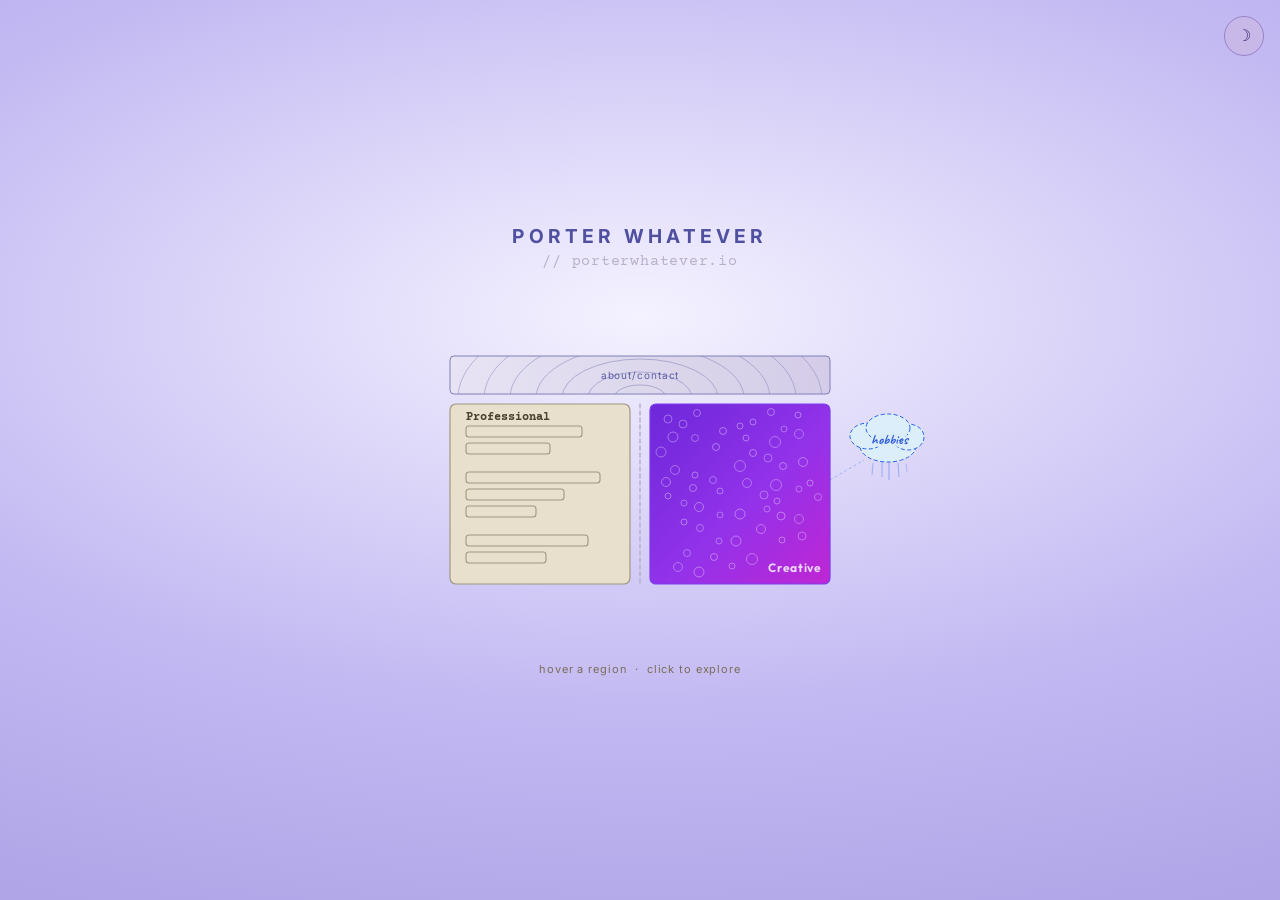
==== commit a51ccfab: "json extract. minor edit to pfc's text. (readability edit to spoke.js - no functionality change). fi" ====
--- a/index.html
+++ b/index.html
@@ -3,17 +3,18 @@
 <head>
   <meta charset="UTF-8">
   <meta name="viewport" content="width=device-width, initial-scale=1.0">
-  <title>porterwhatever.io</title>
-  <meta name="description" content="Engineer. Actor. Human.">
   <!-- Prevent flash of wrong theme before CSS loads --><script>(function(){var t=localStorage.getItem('pw-theme'),d=t==='theme-light'||t==='theme-dark'?t:window.matchMedia('(prefers-color-scheme: light)').matches?'theme-light':'theme-dark';document.documentElement.classList.remove('theme-light','theme-dark');document.documentElement.classList.add(d);})();</script>
   <link rel="preconnect" href="https://fonts.googleapis.com">
   <link rel="preconnect" href="https://fonts.gstatic.com" crossorigin>
   <link href="https://fonts.googleapis.com/css2?family=Courier+Prime:ital,wght@0,400;0,700;1,400&family=Outfit:wght@400;500;700&family=Playfair+Display:wght@600;700&family=Caveat:wght@600&family=Quicksand:wght@400;600&family=Inter:wght@400;500;700&display=swap" rel="stylesheet">
-  <link rel="stylesheet" href="css/tokens.css">
-  <link rel="stylesheet" href="css/splash.css">
   <link rel="icon" href="favicon.svg" type="image/svg+xml">
   <link rel="icon" href="favicon.ico" sizes="any">
   <link rel="apple-touch-icon" href="apple-touch-icon.png">
+  <link rel="stylesheet" href="css/tokens.css">
+  <!-- BEGIN CONTENT -->
+  <title>porterwhatever.io</title>
+  <meta name="description" content="Engineer. Actor. Human.">
+  <link rel="stylesheet" href="css/splash.css">
 </head>
 <body>
 
@@ -28,6 +29,10 @@
     </header>
 
     <div class="brain-container" id="brainContainer">
+      <!-- Menu text is defined below.
+           Menu show/hide/reposition logic is defined in brain.js.
+           Menu draw position and styles defined in splash.css.
+      -->
 
       <!-- ── Hover menus ── -->
       <nav class="brain-menu menu-left" id="menuLeft" aria-label="Left brain navigation">
@@ -102,7 +107,7 @@
         aria-label="Interactive brain diagram - hover each region to navigate"
       >
         <title>Brain navigation diagram</title>
-        <desc>Geometric brain split into zones: left brain (professional), right brain (theatre), dream cloud (hobbies), prefrontal cortex (about and contact).</desc>
+        <desc>Geometric "brain" split into zones: left brain (professional), right brain (theatre), dream cloud (hobbies), prefrontal cortex (about and contact).</desc>
 
         <defs>
           <clipPath id="clipLeft">
@@ -142,9 +147,9 @@
            onmouseenter="showMenu('menuPfc')" onmouseleave="hideMenu('menuPfc')"
            onfocus="showMenu('menuPfc')" onblur="hideMenu('menuPfc')">
 
+          <!-- PFC Brain Region -->
           <rect x="110" y="44" width="380" height="38" rx="4"
                 fill="url(#gradPfc)" stroke="var(--c-pfc-stroke)" stroke-width="1"/>
-
           <g clip-path="url(#clipPfc)" opacity="0.62">
             <!-- cx=300 (seam center), cy=86 (4px below bar bottom y=82) -->
             <!-- rx:ry = 2:1, step +26px rx / +13px ry                   -->
@@ -157,13 +162,11 @@
             <path d="M118,86 a182,91 0 0,1 364,0"  fill="none" stroke="var(--c-pfc-stroke)" stroke-width="0.78"/>
             <path d="M92,86  a208,104 0 0,1 416,0" fill="none" stroke="var(--c-pfc-stroke)" stroke-width="0.75"/>
           </g>
-
+          <!-- Region label -->
           <text x="300" y="67" font-size="10" fill="var(--c-pfc-text)"
                 font-family="var(--font-pfc-splash)"
                 text-anchor="middle" opacity="0.9"
                 letter-spacing="0.09em">about/contact</text>
-
-          <rect x="110" y="44" width="380" height="38" rx="4" fill="transparent"/>
         </a>
 
         <!-- ═══════════════════════════════════════════
@@ -192,21 +195,17 @@
              LEFT BLOCK
              Light warm background, grey outlined placeholder rects.
              ─────────────────────────────────────────
-             OLD: dark bg + bold white filled bars
-               block:  fill="#0d0d0a" stroke="#e8e8e8"
-               bars:   fill="#e8e8e8" opacity="0.85" (no stroke)
-             OLD: grey-yellow-notepad
-               block:  fill="#181510" stroke="#6b6050"
-               bars:   fill="#8a8070" (filled)
+             x (110-290). Left@126, Center@200
+             y (92-272). Top@112, Center@176, Bottom@258
         ═══════════════════════════════════════════ -->
         <a href="left.html" id="zoneLeft" class="brain-zone zone-left-geo"
            tabindex="0" role="link" aria-label="Left brain - professional"
            onmouseenter="showMenu('menuLeft')" onmouseleave="hideMenu('menuLeft')"
            onfocus="showMenu('menuLeft')" onblur="hideMenu('menuLeft')">
 
+          <!-- LEFT Brain Region -->
           <rect x="110" y="92" width="180" height="180" rx="6"
                 fill="var(--c-left-block-fill)" stroke="var(--c-left-block-stroke)" stroke-width="1.2"/>
-
           <g clip-path="url(#clipLeft)">
             <rect x="126" y="114" width="116" height="11" rx="3" fill="none" stroke="var(--c-left-block-stroke)" stroke-width="1.1"/>
             <rect x="126" y="131" width="84"  height="11" rx="3" fill="none" stroke="var(--c-left-block-stroke)" stroke-width="1.1"/>
@@ -216,9 +215,7 @@
             <rect x="126" y="223" width="122" height="11" rx="3" fill="none" stroke="var(--c-left-block-stroke)" stroke-width="1.1"/>
             <rect x="126" y="240" width="80"  height="11" rx="3" fill="none" stroke="var(--c-left-block-stroke)" stroke-width="1.1"/>
           </g>
-
-          <!-- x (110-290). Left@126, Center@200 -->
-          <!-- y (92-272). Top@112, Center@176, Bottom@258 -->
+          <!-- Region label -->
           <text x="126" y="108" font-size="12" fill="#3a3020"
                 font-family="var(--font-left-splash)" font-weight="700"
                 text-anchor="start" opacity="0.9">Professional</text>
@@ -226,17 +223,20 @@
 
         <!-- ═══════════════════════════════════════════
              RIGHT BLOCK
+             ─────────────────────────────────────────
+             x (310-490). Center@400, Right@450
+             y (92-272). Top@112, Center@176, Bottom@258
         ═══════════════════════════════════════════ -->
         <a href="right.html" id="zoneRight" class="brain-zone zone-right"
            tabindex="0" role="link" aria-label="Right brain - theatre and creative"
            onmouseenter="showMenu('menuRight')" onmouseleave="hideMenu('menuRight')"
            onfocus="showMenu('menuRight')" onblur="hideMenu('menuRight')">
 
+          <!-- RIGHT Brain Region -->
           <rect x="310" y="92" width="180" height="180" rx="6"
                 fill="url(#gradRight)" stroke="var(--c-right-stroke)" stroke-width="1.2"/>
-
           <g clip-path="url(#clipRight)" opacity="0.45">
-            <!-- 55 circles, scattered with coverage check -->
+            <!-- 55 circles, scattered with coverage check (used /tools/bubbles.py) -->
             <circle cx="431" cy="100" r="3.5" fill="none" stroke="var(--c-right-circle)"   stroke-width="0.9"/>
             <circle cx="357" cy="101" r="3.5" fill="none" stroke="var(--c-right-circle-b)" stroke-width="0.9"/>
             <circle cx="458" cy="103" r="3"   fill="none" stroke="var(--c-right-circle)"   stroke-width="0.9"/>
@@ -293,9 +293,7 @@
             <circle cx="338" cy="255" r="4.5" fill="none" stroke="var(--c-right-circle-b)" stroke-width="0.9"/>
             <circle cx="359" cy="260" r="5"   fill="none" stroke="var(--c-right-circle)"   stroke-width="0.9"/>
           </g>
-
-          <!-- x (310-490). Left@, Center@400, Right@450 -->
-          <!-- y (92-272). Top@112, Center@176, Bottom@258 -->
+          <!-- Region label -->
           <!-- COLOR OPTIONS: bright white="#f3e8ff"  stage-yellow="#fde68a" -->
           <text x="455" y="260" font-size="12" fill="#f3e8ff"
                 font-family="var(--font-right-splash)" font-weight="700"
@@ -317,6 +315,7 @@
            onmouseenter="showMenu('menuCloud')" onmouseleave="hideMenu('menuCloud')"
            onfocus="showMenu('menuCloud')" onblur="hideMenu('menuCloud')">
 
+          <!-- DREAM Brain Region -->
           <!--
             Tether: starts at right block right edge (x=490) at 42% down.
             Block y=92 to y=272 (height=180). 42% = 92 + 76 = y=168.
@@ -325,7 +324,6 @@
           <line x1="490" y1="168" x2="524" y2="148"
                 stroke="var(--c-cloud-stroke)" stroke-width="0.7"
                 stroke-dasharray="3 2.5" opacity="0.45"/>
-
           <!-- Puffs - main body first, then top puffs layered above -->
           <ellipse cx="548" cy="134" rx="28" ry="16"
                    fill="var(--c-cloud-fill)" stroke="var(--c-cloud-stroke)"
@@ -339,14 +337,6 @@
           <ellipse cx="548" cy="116" rx="22" ry="14"
                    fill="var(--c-cloud-fill)" stroke="var(--c-cloud-stroke)"
                    stroke-width="1" stroke-dasharray="4 2.5"/>
-
-          <!-- Background rect behind text — tight fit, no hover filter needed (whole zone brightens) -->
-          <rect x="531" y="121" width="36" height="14" rx="2"
-                fill="var(--c-cloud-fill)" opacity="0.72"/>
-          <text x="549" y="132" font-size="14" fill="var(--c-cloud-text)"
-                font-family="var(--font-cloud-splash)" font-weight="700"
-                text-anchor="middle" opacity="0.9">hobbies</text>
-
           <!--
             Rain lines: solid (no stroke-dasharray), all connected.
             Cloud bottom ~ y=150. Uneven lengths: 12/15/18/14/8 px.
@@ -362,6 +352,13 @@
                 stroke="var(--c-cloud-stroke)" stroke-width="0.65" opacity="0.55"/>
           <line x1="566" y1="152" x2="567" y2="160"
                 stroke="var(--c-cloud-stroke)" stroke-width="0.6"  opacity="0.45"/>
+          <!-- Background rect behind text — tight fit, no hover filter needed (whole zone brightens) -->
+          <rect x="531" y="121" width="36" height="14" rx="2"
+                fill="var(--c-cloud-fill)" opacity="0.72"/>
+          <!-- Region label -->
+          <text x="549" y="132" font-size="14" fill="var(--c-cloud-text)"
+                font-family="var(--font-cloud-splash)" font-weight="700"
+                text-anchor="middle" opacity="0.9">hobbies</text>
         </a>
 
       </svg>
